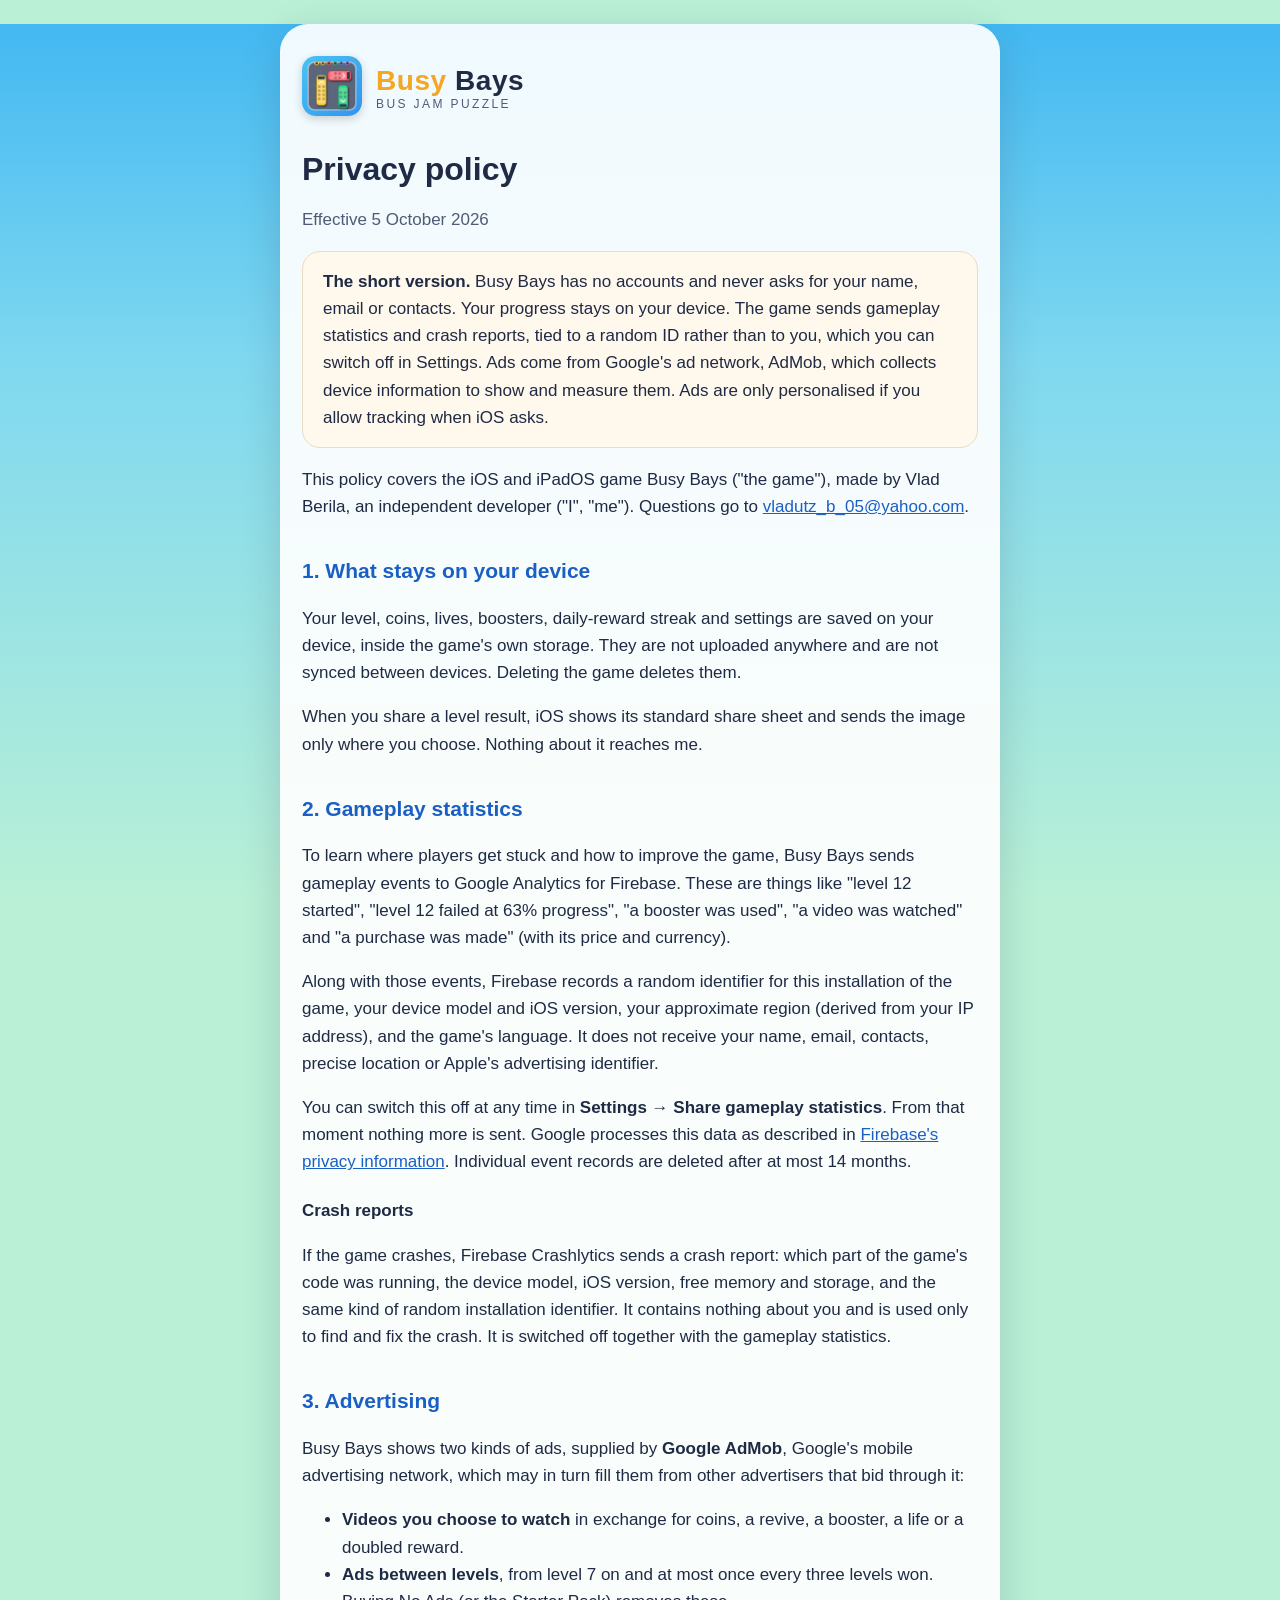
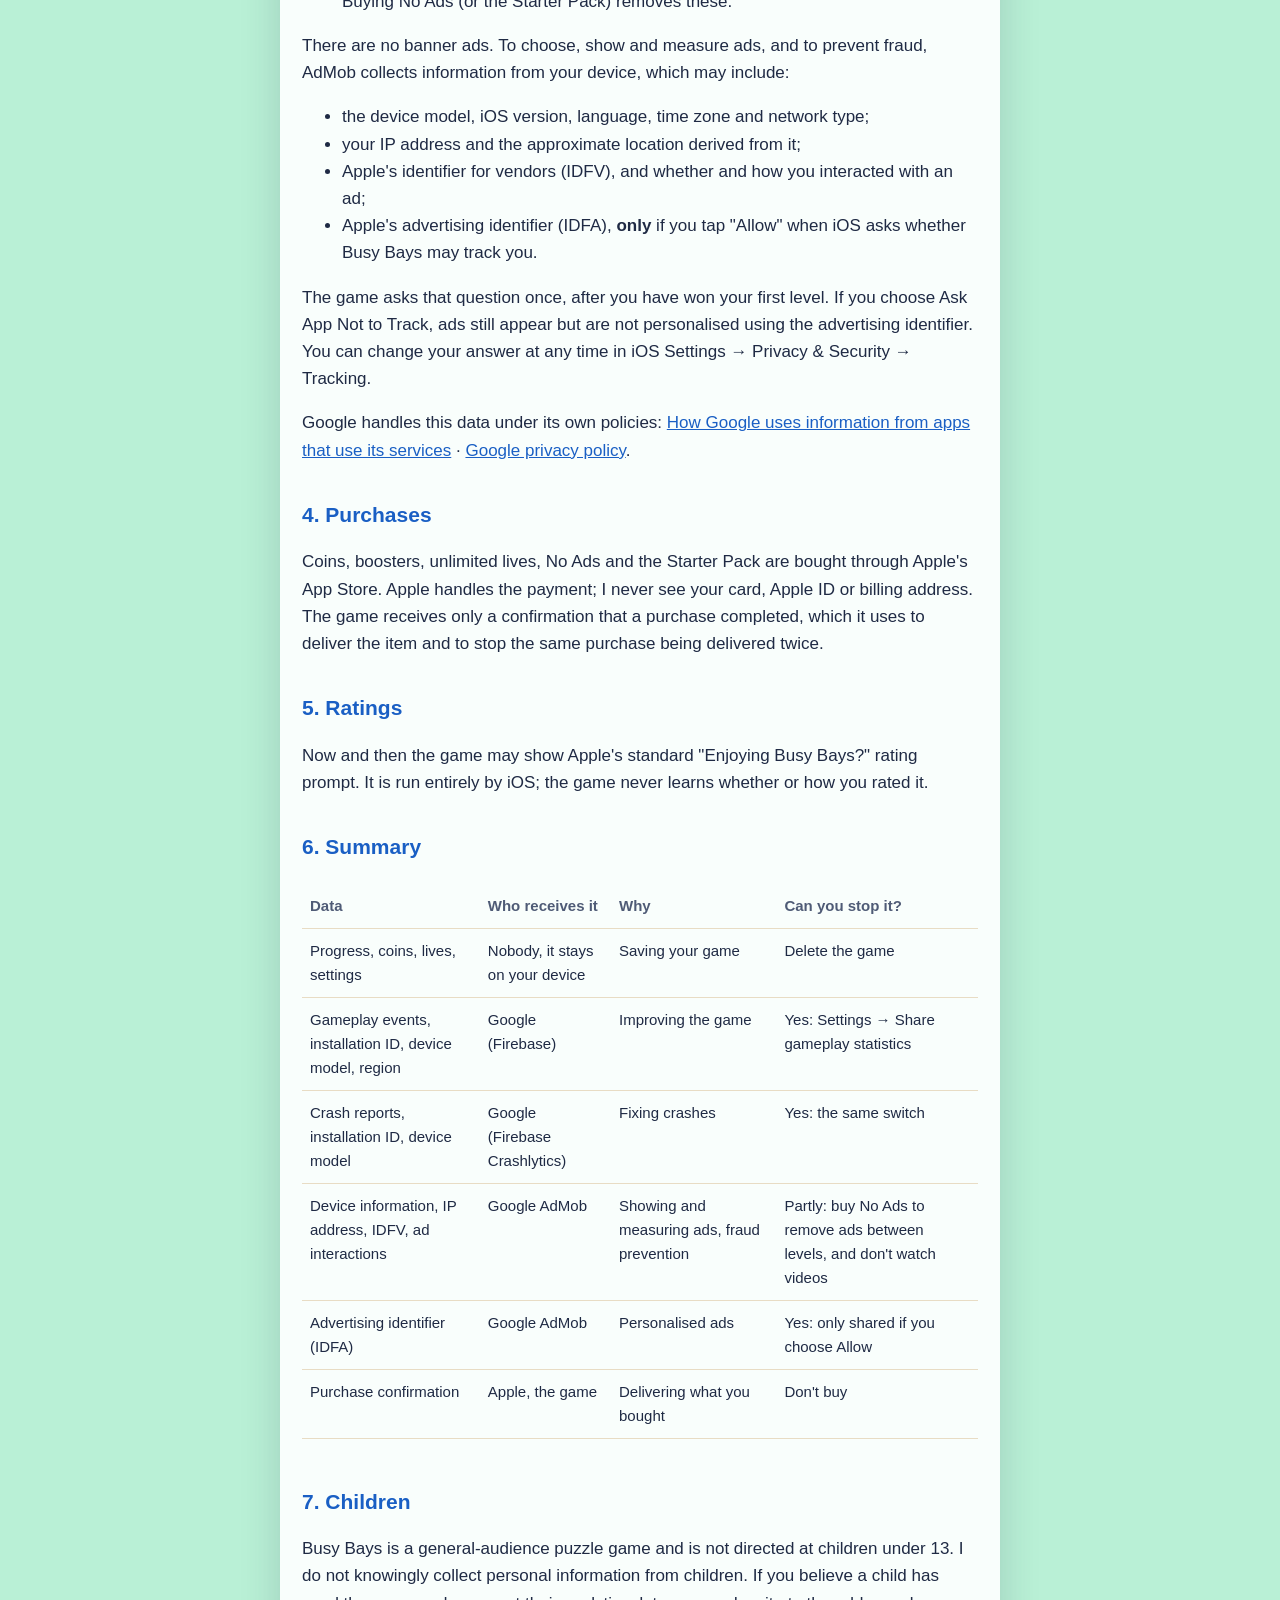
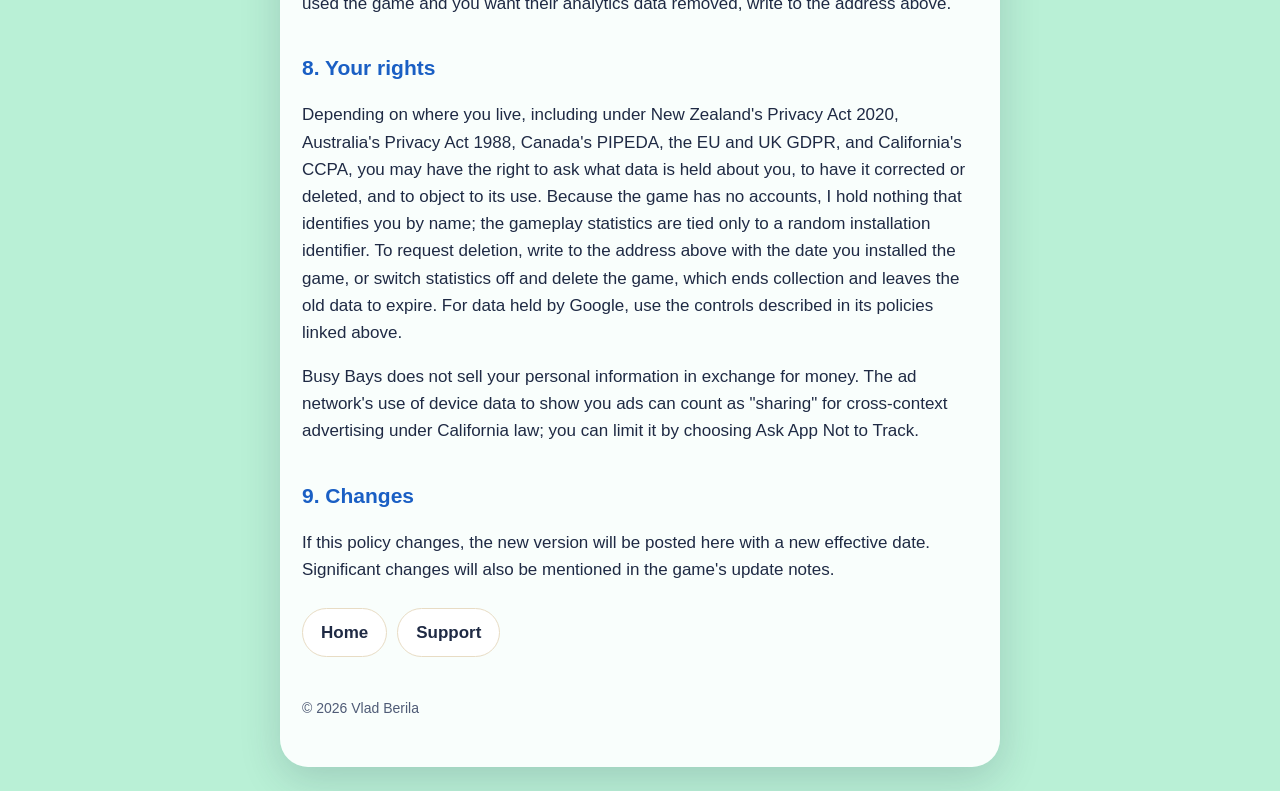
==== privacy.html @ 74d0e2b5 "Publish site from Busy Bays docs/ (029c060)" ====
<!doctype html>
<html lang="en">
<head>
  <meta charset="utf-8">
  <meta name="viewport" content="width=device-width, initial-scale=1">
  <title>Busy Bays Privacy Policy</title>
  <meta name="description" content="What Busy Bays collects, why, and how to switch it off.">
  <link rel="icon" href="icon.png">
  <link rel="stylesheet" href="style.css">
</head>
<body>
<main>
  <header class="brand">
    <a href="./"><img src="icon.png" alt=""></a>
    <a href="./">
      <div class="name"><span class="busy">Busy</span> Bays</div>
      <div class="tagline">Bus jam puzzle</div>
    </a>
  </header>

  <h1>Privacy policy</h1>
  <p class="dim">Effective 5 October 2026</p>

  <div class="panel">
    <p><strong>The short version.</strong> Busy Bays has no accounts and never asks
    for your name, email or contacts. Your progress stays on your device. The game
    sends gameplay statistics and crash reports, tied to a random ID rather than to
    you, which you can switch off in Settings. Ads come from Google's ad network,
    AdMob, which collects device information to show and measure them. Ads are only
    personalised if you allow tracking when iOS asks.</p>
  </div>

  <p>This policy covers the iOS and iPadOS game Busy Bays ("the game"), made by
  Vlad Berila, an independent developer ("I", "me"). Questions go to
  <a href="mailto:vladutz_b_05@yahoo.com?subject=Busy%20Bays%20privacy">vladutz_b_05@yahoo.com</a>.</p>

  <h2>1. What stays on your device</h2>
  <p>Your level, coins, lives, boosters, daily-reward streak and settings are saved
  on your device, inside the game's own storage. They are not uploaded anywhere and
  are not synced between devices. Deleting the game deletes them.</p>
  <p>When you share a level result, iOS shows its standard share sheet and sends the
  image only where you choose. Nothing about it reaches me.</p>

  <h2>2. Gameplay statistics</h2>
  <p>To learn where players get stuck and how to improve the game, Busy Bays sends
  gameplay events to Google Analytics for Firebase. These are things like
  "level 12 started", "level 12 failed at 63% progress", "a booster was used",
  "a video was watched" and "a purchase was made" (with its price and currency).</p>
  <p>Along with those events, Firebase records a random identifier for this
  installation of the game, your device model and iOS version, your approximate
  region (derived from your IP address), and the game's language. It does not
  receive your name, email, contacts, precise location or Apple's advertising
  identifier.</p>
  <p>You can switch this off at any time in <strong>Settings → Share gameplay
  statistics</strong>. From that moment nothing more is sent. Google processes this
  data as described in
  <a href="https://firebase.google.com/support/privacy">Firebase's privacy
  information</a>. Individual event records are deleted after at most 14 months.</p>

  <h3>Crash reports</h3>
  <p>If the game crashes, Firebase Crashlytics sends a crash report: which part of
  the game's code was running, the device model, iOS version, free memory and
  storage, and the same kind of random installation identifier. It contains nothing
  about you and is used only to find and fix the crash. It is switched off together
  with the gameplay statistics.</p>

  <h2>3. Advertising</h2>
  <p>Busy Bays shows two kinds of ads, supplied by <strong>Google AdMob</strong>,
  Google's mobile advertising network, which may in turn fill them from other
  advertisers that bid through it:</p>
  <ul>
    <li><strong>Videos you choose to watch</strong> in exchange for coins, a revive,
    a booster, a life or a doubled reward.</li>
    <li><strong>Ads between levels</strong>, from level 7 on and at most once every
    three levels won. Buying No Ads (or the Starter Pack) removes these.</li>
  </ul>
  <p>There are no banner ads. To choose, show and measure ads, and to prevent fraud,
  AdMob collects information from your device, which may include:</p>
  <ul>
    <li>the device model, iOS version, language, time zone and network type;</li>
    <li>your IP address and the approximate location derived from it;</li>
    <li>Apple's identifier for vendors (IDFV), and whether and how you interacted
    with an ad;</li>
    <li>Apple's advertising identifier (IDFA), <strong>only</strong> if you tap
    "Allow" when iOS asks whether Busy Bays may track you.</li>
  </ul>
  <p>The game asks that question once, after you have won your first level. If you
  choose Ask App Not to Track, ads still appear but are not personalised using the
  advertising identifier. You can change your answer at any time in iOS
  Settings → Privacy &amp; Security → Tracking.</p>
  <p>Google handles this data under its own policies:
  <a href="https://policies.google.com/technologies/partner-sites">How Google uses
  information from apps that use its services</a> ·
  <a href="https://policies.google.com/privacy">Google privacy policy</a>.</p>

  <h2>4. Purchases</h2>
  <p>Coins, boosters, unlimited lives, No Ads and the Starter Pack are bought through
  Apple's App Store. Apple handles the payment; I never see your card, Apple ID or
  billing address. The game receives only a confirmation that a purchase completed,
  which it uses to deliver the item and to stop the same purchase being delivered
  twice.</p>

  <h2>5. Ratings</h2>
  <p>Now and then the game may show Apple's standard "Enjoying Busy Bays?" rating
  prompt. It is run entirely by iOS; the game never learns whether or how you
  rated it.</p>

  <h2>6. Summary</h2>
  <div class="table-wrap">
  <table>
    <tr><th>Data</th><th>Who receives it</th><th>Why</th><th>Can you stop it?</th></tr>
    <tr><td>Progress, coins, lives, settings</td><td>Nobody, it stays on your device</td>
        <td>Saving your game</td><td>Delete the game</td></tr>
    <tr><td>Gameplay events, installation ID, device model, region</td><td>Google (Firebase)</td>
        <td>Improving the game</td><td>Yes: Settings → Share gameplay statistics</td></tr>
    <tr><td>Crash reports, installation ID, device model</td><td>Google (Firebase Crashlytics)</td>
        <td>Fixing crashes</td><td>Yes: the same switch</td></tr>
    <tr><td>Device information, IP address, IDFV, ad interactions</td><td>Google AdMob</td>
        <td>Showing and measuring ads, fraud prevention</td>
        <td>Partly: buy No Ads to remove ads between levels, and don't watch videos</td></tr>
    <tr><td>Advertising identifier (IDFA)</td><td>Google AdMob</td>
        <td>Personalised ads</td><td>Yes: only shared if you choose Allow</td></tr>
    <tr><td>Purchase confirmation</td><td>Apple, the game</td>
        <td>Delivering what you bought</td><td>Don't buy</td></tr>
  </table>
  </div>

  <h2>7. Children</h2>
  <p>Busy Bays is a general-audience puzzle game and is not directed at children
  under 13. I do not knowingly collect personal information from children. If you
  believe a child has used the game and you want their analytics data removed,
  write to the address above.</p>

  <h2>8. Your rights</h2>
  <p>Depending on where you live, including under New Zealand's Privacy Act 2020,
  Australia's Privacy Act 1988, Canada's PIPEDA, the EU and UK GDPR, and
  California's CCPA, you may have the right to ask what data is held about you, to
  have it corrected or deleted, and to object to its use. Because the game has no
  accounts, I hold nothing that identifies you by name; the gameplay statistics are
  tied only to a random installation identifier. To request deletion, write to the
  address above with the date you installed the game, or switch statistics off and
  delete the game, which ends collection and leaves the old data to expire. For data
  held by Google, use the controls described in its policies linked above.</p>
  <p>Busy Bays does not sell your personal information in exchange for money. The ad
  network's use of device data to show you ads can count as "sharing" for
  cross-context advertising under California law; you can limit it by choosing Ask
  App Not to Track.</p>

  <h2>9. Changes</h2>
  <p>If this policy changes, the new version will be posted here with a new
  effective date. Significant changes will also be mentioned in the game's update
  notes.</p>

  <nav class="links">
    <a href="./">Home</a>
    <a href="support.html">Support</a>
  </nav>

  <footer>© 2026 Vlad Berila</footer>
</main>
</body>
</html>
---- style.css ----
/* Busy Bays site. Layout adapted from the Alembic site; colors from the game's sky and road. */
:root {
  --bg-top: #3FB6F2;
  --bg-mid: #7FD8F0;
  --bg-bottom: #B9F0D6;
  --panel: #FFF8EC;
  --panel-stroke: #E8DCC4;
  --ink: #1F2A44;
  --ink-dim: #4F5B76;
  --gold: #F5A623;
  --link: #1A5FC4;
  --play: #33C75A;
}

* { box-sizing: border-box; }

html { background: var(--bg-bottom); }

body {
  margin: 0;
  min-height: 100vh;
  background: linear-gradient(180deg, var(--bg-top) 0%, var(--bg-mid) 40%, var(--bg-bottom) 100%);
  background-attachment: fixed;
  color: var(--ink);
  font: 17px/1.6 -apple-system, BlinkMacSystemFont, "SF Pro Rounded", "Segoe UI", Roboto, sans-serif;
  -webkit-text-size-adjust: 100%;
}

main {
  max-width: 720px;
  margin: 24px auto;
  padding: 32px 22px 48px;
  background: rgba(255, 255, 255, 0.92);
  border-radius: 28px;
  box-shadow: 0 12px 40px rgba(31, 42, 68, 0.18);
}

header.brand { display: flex; align-items: center; gap: 14px; margin-bottom: 26px; }
header.brand img { width: 60px; height: 60px; border-radius: 14px; box-shadow: 0 3px 10px rgba(0,0,0,0.18); }
header.brand a { color: inherit; text-decoration: none; }
header.brand .name { font-size: 28px; font-weight: 900; line-height: 1.05; letter-spacing: 0.02em; }
header.brand .name .busy { color: var(--gold); }
header.brand .tagline { font-size: 12px; letter-spacing: 0.2em; color: var(--ink-dim); text-transform: uppercase; }

h1 { font-size: 32px; line-height: 1.2; margin: 0 0 8px; }
h2 { font-size: 21px; margin: 34px 0 8px; color: #1A5FC4; }
h3 { font-size: 17px; margin: 22px 0 4px; }
.dim { color: var(--ink-dim); }
a { color: var(--link); }

.panel {
  background: var(--panel);
  border: 1px solid var(--panel-stroke);
  border-radius: 18px;
  padding: 16px 20px;
  margin: 18px 0;
}
.panel p:first-child { margin-top: 0; }
.panel p:last-child { margin-bottom: 0; }

table { width: 100%; border-collapse: collapse; margin: 12px 0; font-size: 15px; }
th, td { text-align: left; vertical-align: top; padding: 10px 8px; border-bottom: 1px solid var(--panel-stroke); }
th { color: var(--ink-dim); font-weight: 700; }
.table-wrap { overflow-x: auto; }

nav.links { display: flex; flex-wrap: wrap; gap: 10px; margin: 24px 0; }
nav.links a {
  padding: 10px 18px;
  border: 1.5px solid var(--panel-stroke);
  border-radius: 999px;
  background: #fff;
  color: var(--ink);
  text-decoration: none;
  font-weight: 800;
}
nav.links a.primary { background: var(--play); border-color: var(--play); color: #fff; }

footer { margin-top: 40px; font-size: 14px; color: var(--ink-dim); }

@media (max-width: 480px) {
  main { margin: 0; border-radius: 0; }
  h1 { font-size: 27px; }
  body { font-size: 16px; }
}
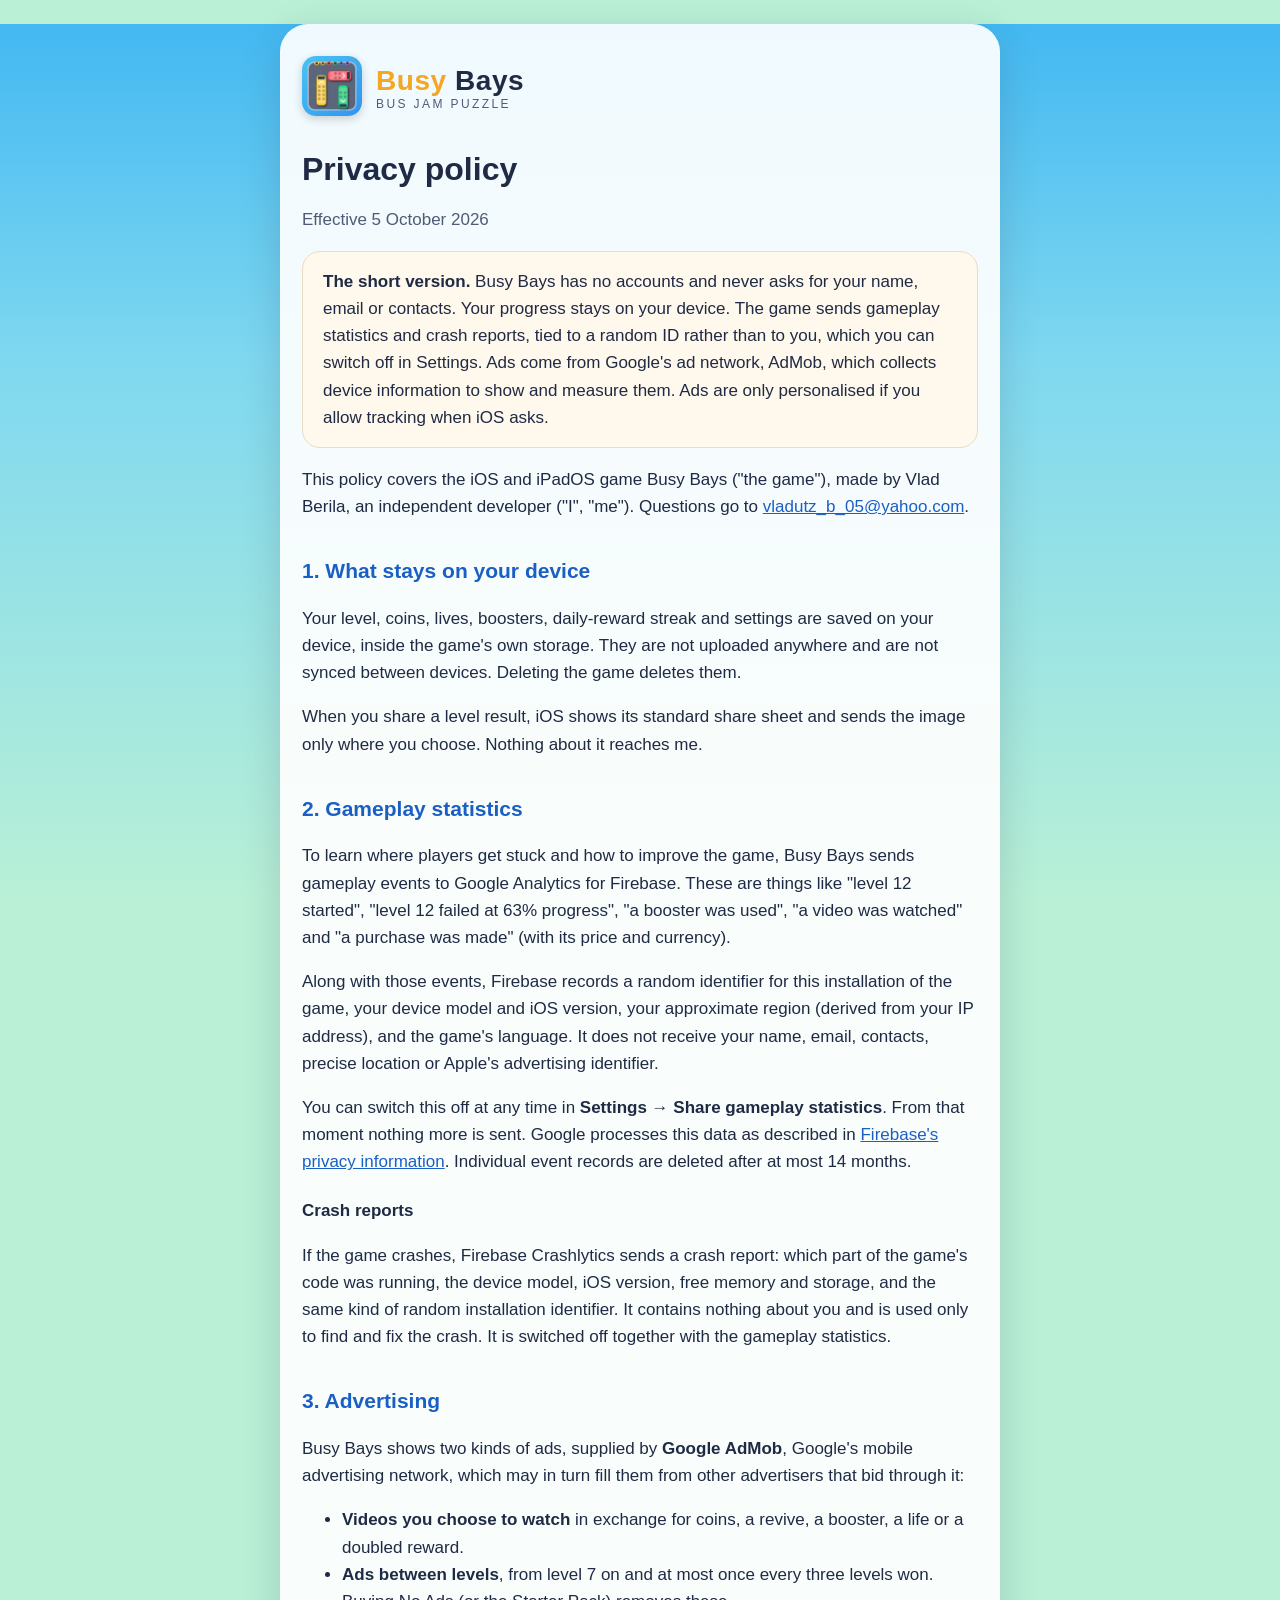
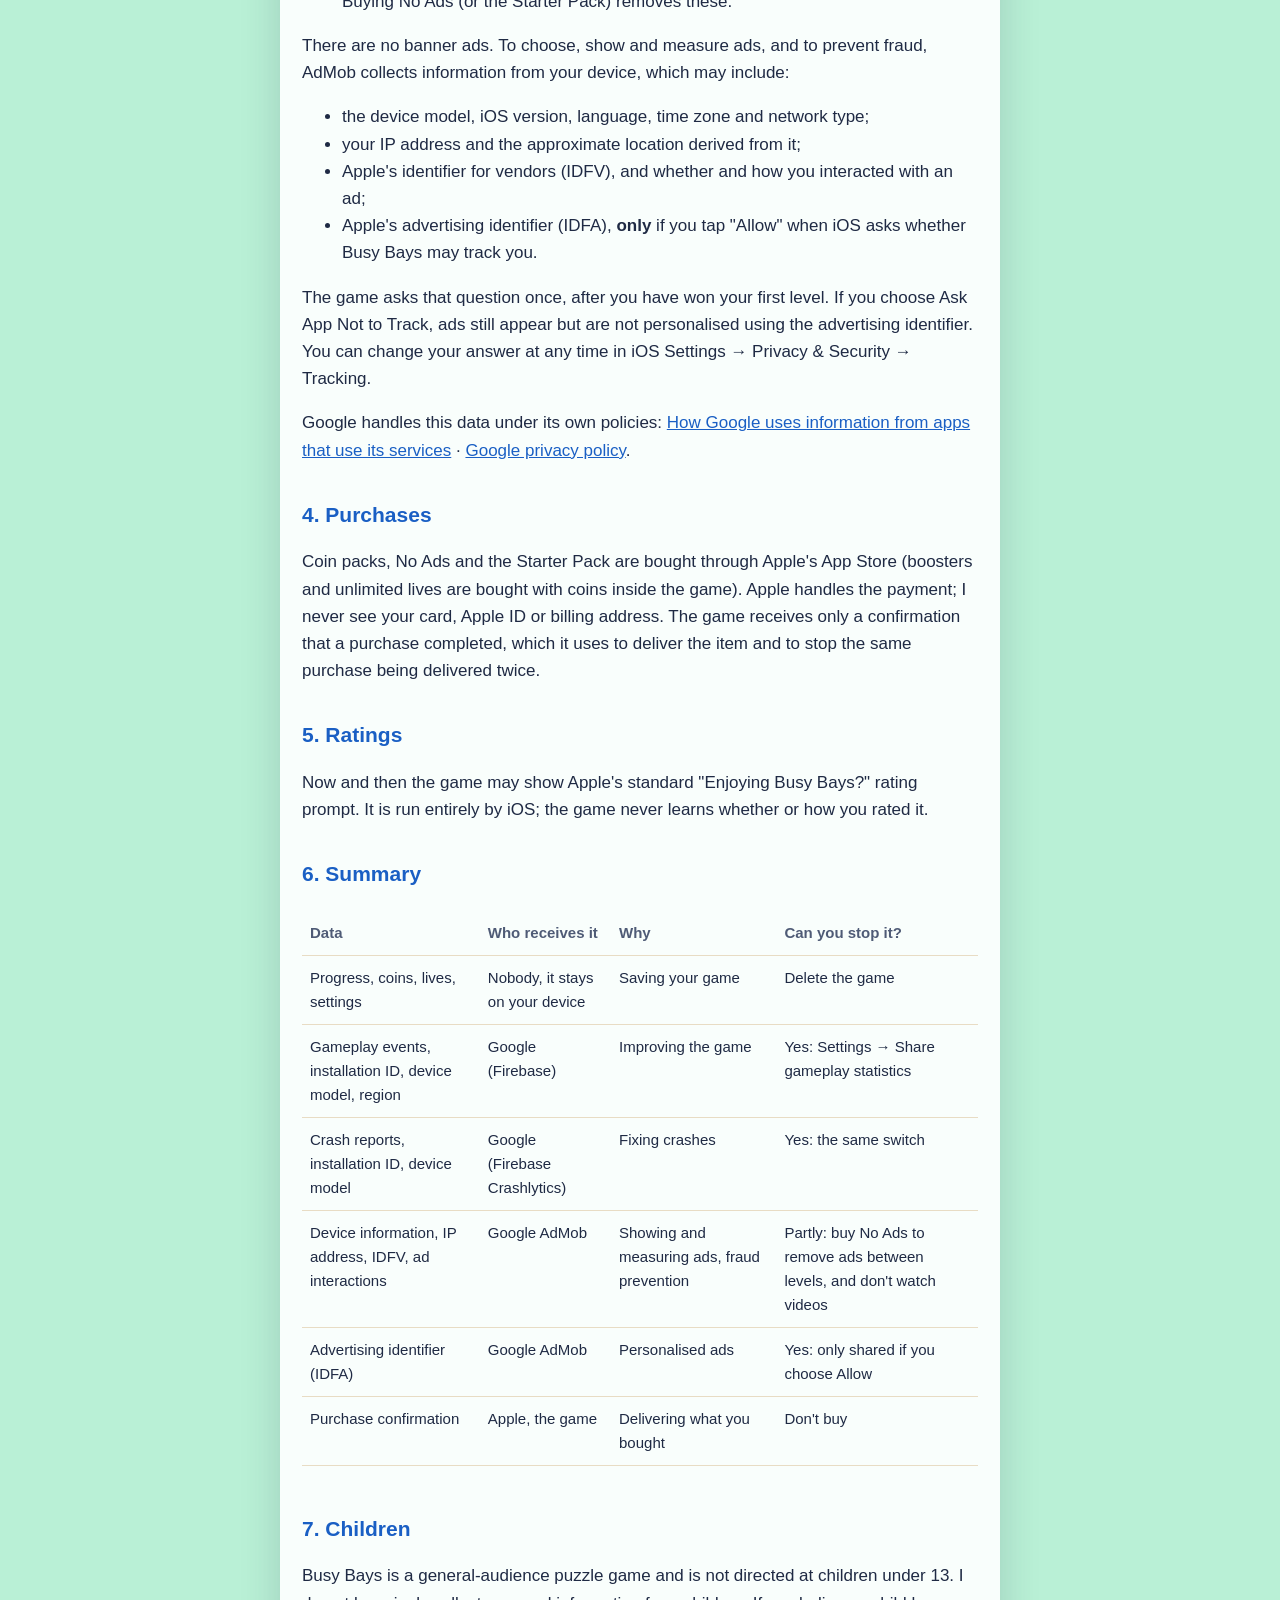
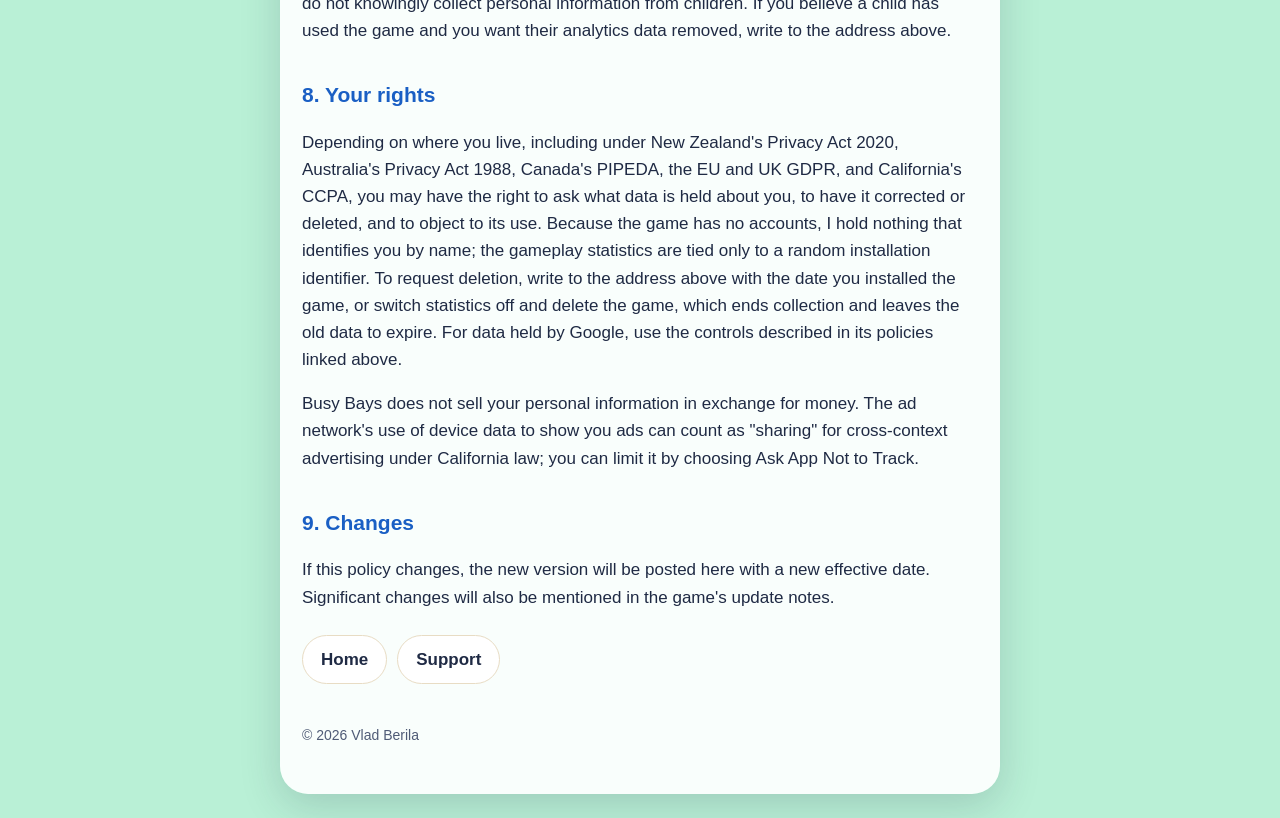
==== commit 1a1b4bbd: "Publish site from Busy Bays docs/ (ae9cb62)" ====
--- a/privacy.html
+++ b/privacy.html
@@ -94,8 +94,8 @@
   <a href="https://policies.google.com/privacy">Google privacy policy</a>.</p>
 
   <h2>4. Purchases</h2>
-  <p>Coins, boosters, unlimited lives, No Ads and the Starter Pack are bought through
-  Apple's App Store. Apple handles the payment; I never see your card, Apple ID or
+  <p>Coin packs, No Ads and the Starter Pack are bought through Apple's App Store
+  (boosters and unlimited lives are bought with coins inside the game). Apple handles the payment; I never see your card, Apple ID or
   billing address. The game receives only a confirmation that a purchase completed,
   which it uses to deliver the item and to stop the same purchase being delivered
   twice.</p>
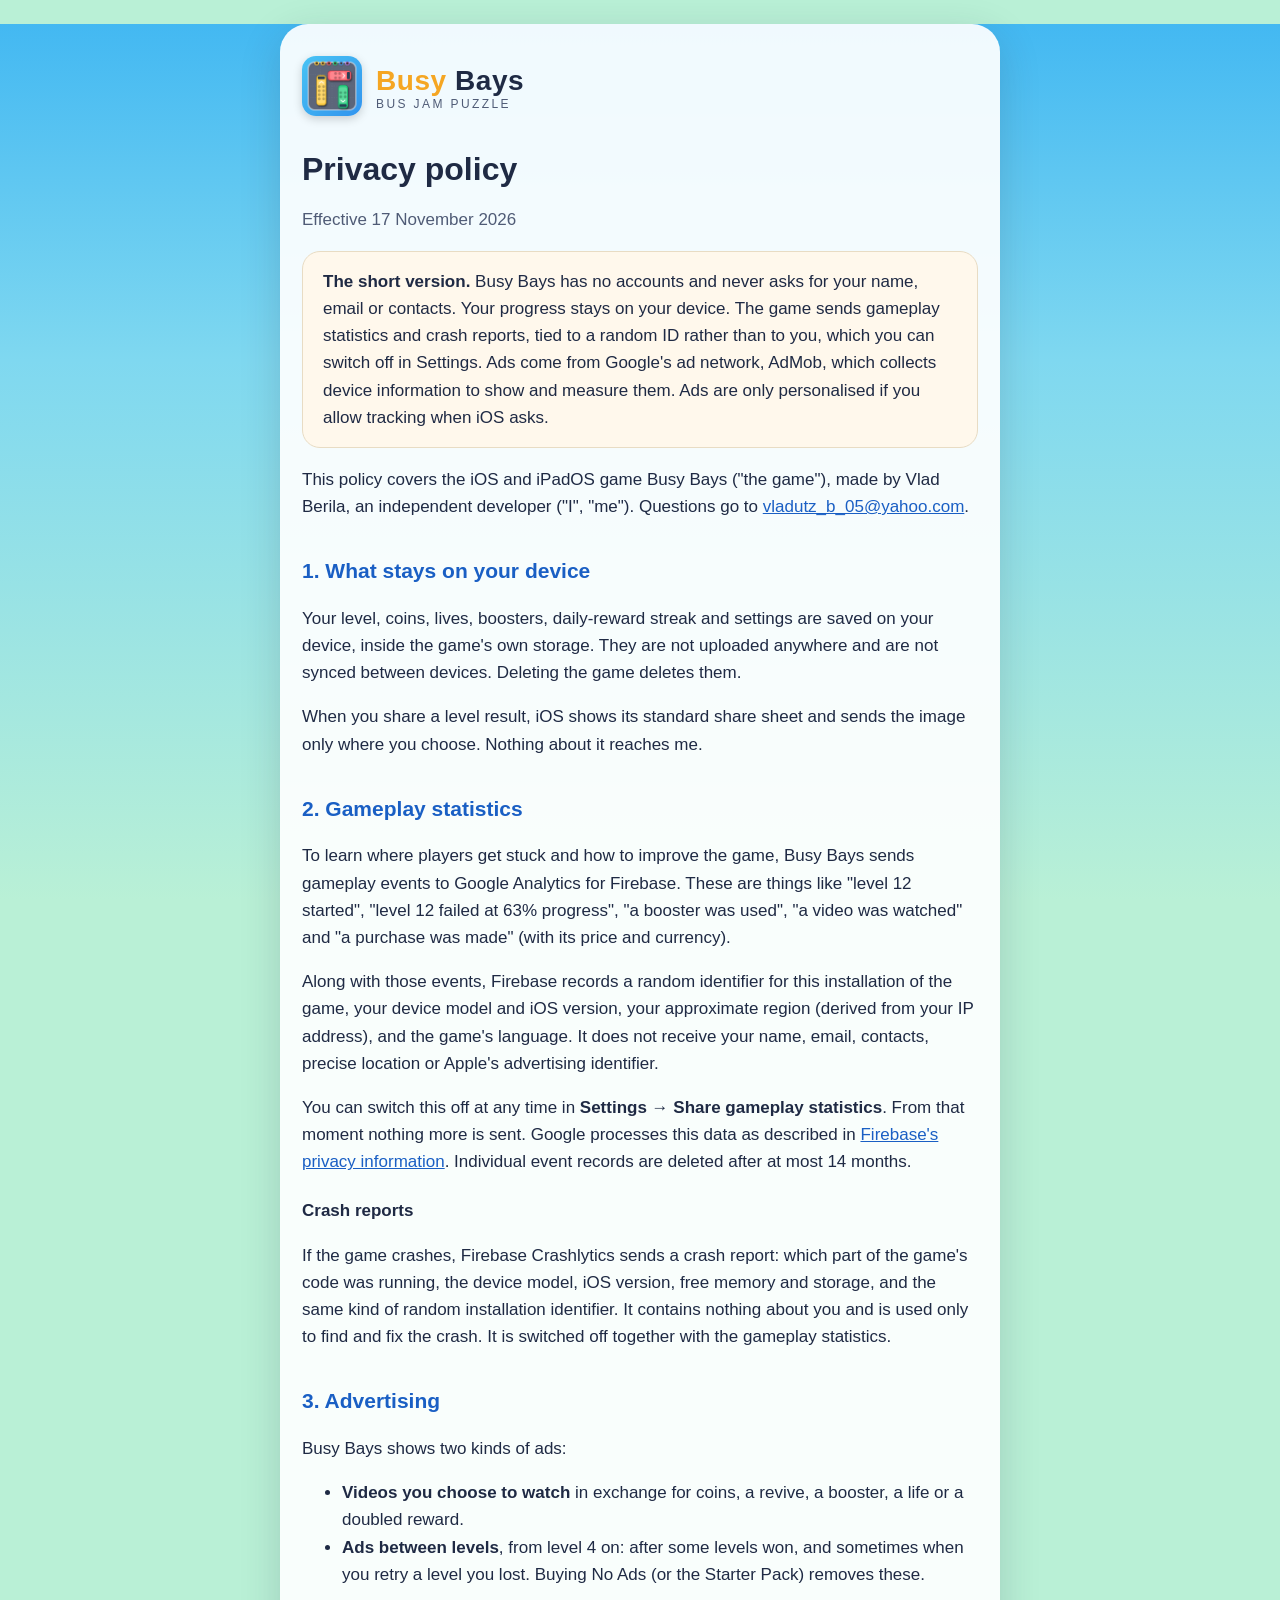
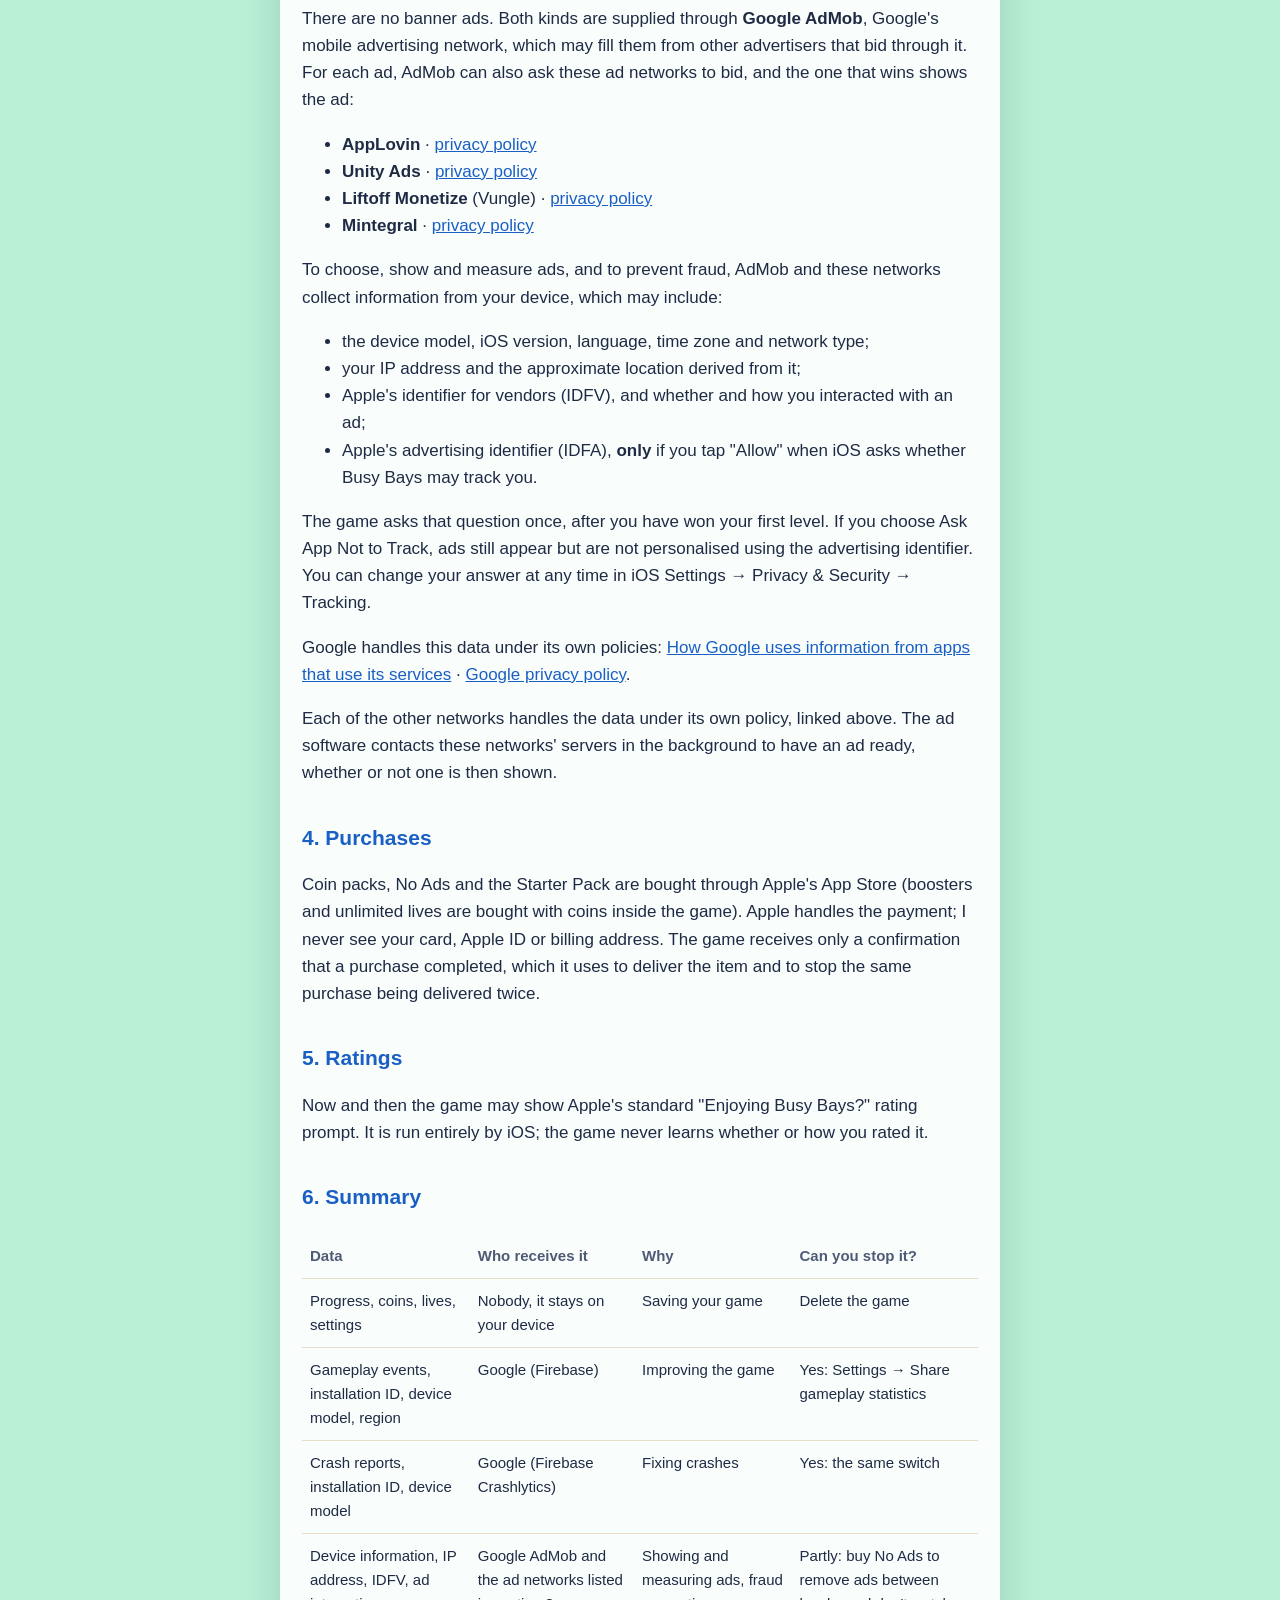
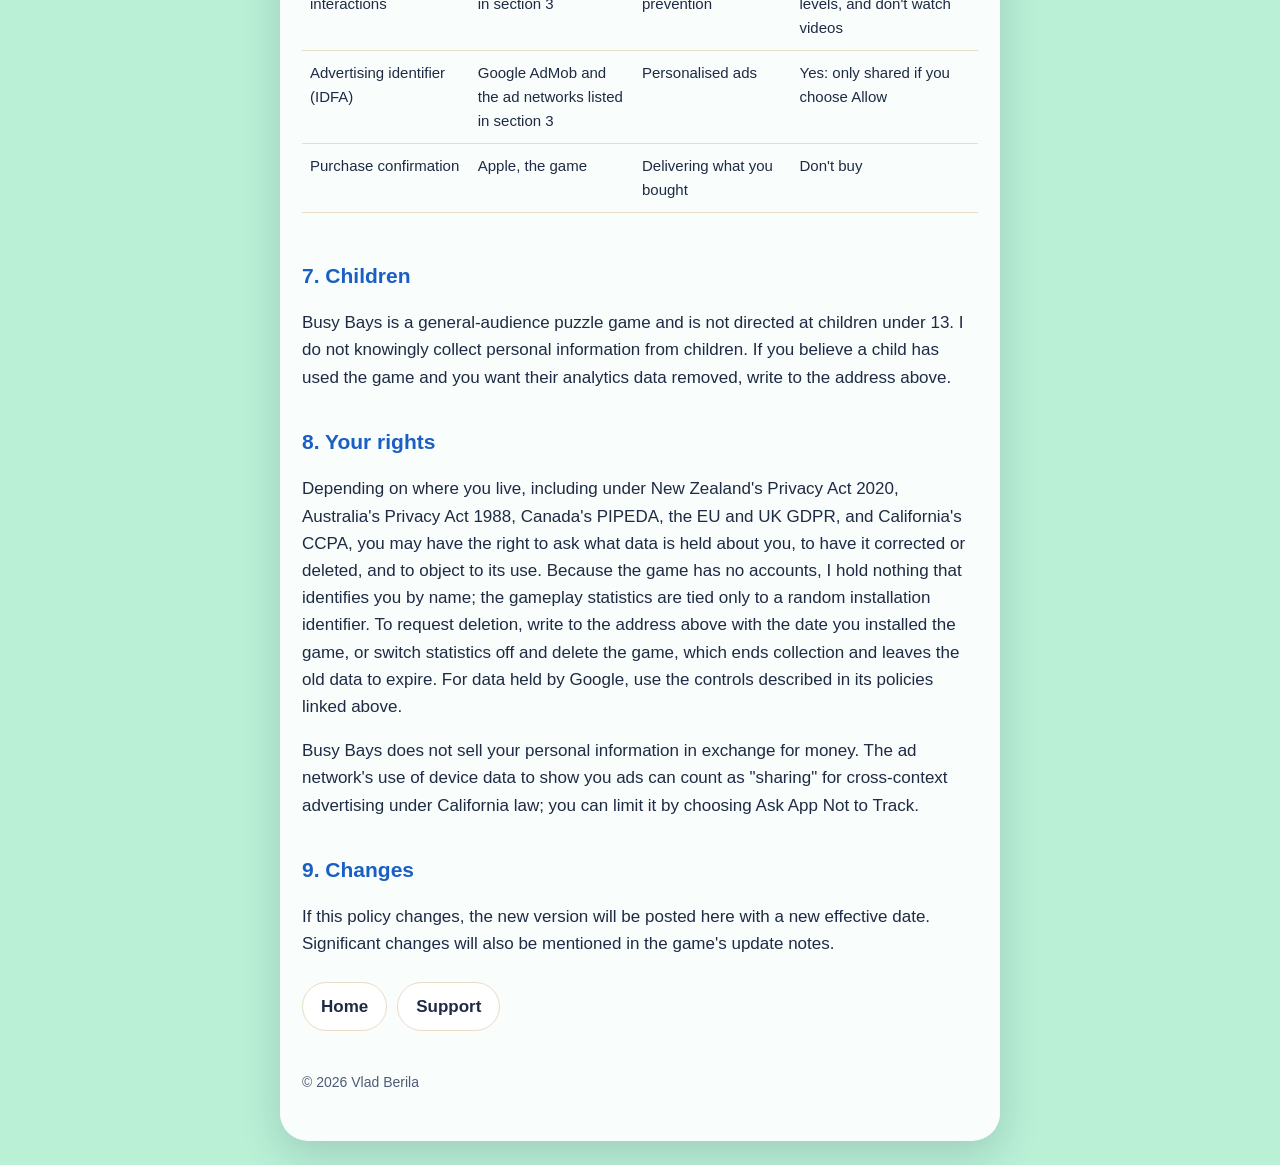
==== commit 38465570: "Publish site from Busy Bays docs/ (ad3b5d7)" ====
--- a/privacy.html
+++ b/privacy.html
@@ -19,7 +19,7 @@
   </header>
 
   <h1>Privacy policy</h1>
-  <p class="dim">Effective 5 October 2026</p>
+  <p class="dim">Effective 17 November 2026</p>
 
   <div class="panel">
     <p><strong>The short version.</strong> Busy Bays has no accounts and never asks
@@ -65,17 +65,30 @@
   with the gameplay statistics.</p>
 
   <h2>3. Advertising</h2>
-  <p>Busy Bays shows two kinds of ads, supplied by <strong>Google AdMob</strong>,
-  Google's mobile advertising network, which may in turn fill them from other
-  advertisers that bid through it:</p>
+  <p>Busy Bays shows two kinds of ads:</p>
   <ul>
     <li><strong>Videos you choose to watch</strong> in exchange for coins, a revive,
     a booster, a life or a doubled reward.</li>
-    <li><strong>Ads between levels</strong>, from level 7 on and at most once every
-    three levels won. Buying No Ads (or the Starter Pack) removes these.</li>
+    <li><strong>Ads between levels</strong>, from level 4 on: after some levels
+    won, and sometimes when you retry a level you lost. Buying No Ads (or the
+    Starter Pack) removes these.</li>
   </ul>
-  <p>There are no banner ads. To choose, show and measure ads, and to prevent fraud,
-  AdMob collects information from your device, which may include:</p>
+  <p>There are no banner ads. Both kinds are supplied through
+  <strong>Google AdMob</strong>, Google's mobile advertising network, which may
+  fill them from other advertisers that bid through it. For each ad, AdMob can
+  also ask these ad networks to bid, and the one that wins shows the ad:</p>
+  <ul>
+    <li><strong>AppLovin</strong> ·
+    <a href="https://www.applovin.com/privacy/">privacy policy</a></li>
+    <li><strong>Unity Ads</strong> ·
+    <a href="https://unity.com/legal/privacy-policy">privacy policy</a></li>
+    <li><strong>Liftoff Monetize</strong> (Vungle) ·
+    <a href="https://liftoff.io/privacy-policy/">privacy policy</a></li>
+    <li><strong>Mintegral</strong> ·
+    <a href="https://www.mintegral.com/en/privacy/">privacy policy</a></li>
+  </ul>
+  <p>To choose, show and measure ads, and to prevent fraud, AdMob and these
+  networks collect information from your device, which may include:</p>
   <ul>
     <li>the device model, iOS version, language, time zone and network type;</li>
     <li>your IP address and the approximate location derived from it;</li>
@@ -92,6 +105,9 @@
   <a href="https://policies.google.com/technologies/partner-sites">How Google uses
   information from apps that use its services</a> ·
   <a href="https://policies.google.com/privacy">Google privacy policy</a>.</p>
+  <p>Each of the other networks handles the data under its own policy, linked
+  above. The ad software contacts these networks' servers in the background to
+  have an ad ready, whether or not one is then shown.</p>
 
   <h2>4. Purchases</h2>
   <p>Coin packs, No Ads and the Starter Pack are bought through Apple's App Store
@@ -115,10 +131,10 @@
         <td>Improving the game</td><td>Yes: Settings → Share gameplay statistics</td></tr>
     <tr><td>Crash reports, installation ID, device model</td><td>Google (Firebase Crashlytics)</td>
         <td>Fixing crashes</td><td>Yes: the same switch</td></tr>
-    <tr><td>Device information, IP address, IDFV, ad interactions</td><td>Google AdMob</td>
+    <tr><td>Device information, IP address, IDFV, ad interactions</td><td>Google AdMob and the ad networks listed in section 3</td>
         <td>Showing and measuring ads, fraud prevention</td>
         <td>Partly: buy No Ads to remove ads between levels, and don't watch videos</td></tr>
-    <tr><td>Advertising identifier (IDFA)</td><td>Google AdMob</td>
+    <tr><td>Advertising identifier (IDFA)</td><td>Google AdMob and the ad networks listed in section 3</td>
         <td>Personalised ads</td><td>Yes: only shared if you choose Allow</td></tr>
     <tr><td>Purchase confirmation</td><td>Apple, the game</td>
         <td>Delivering what you bought</td><td>Don't buy</td></tr>
